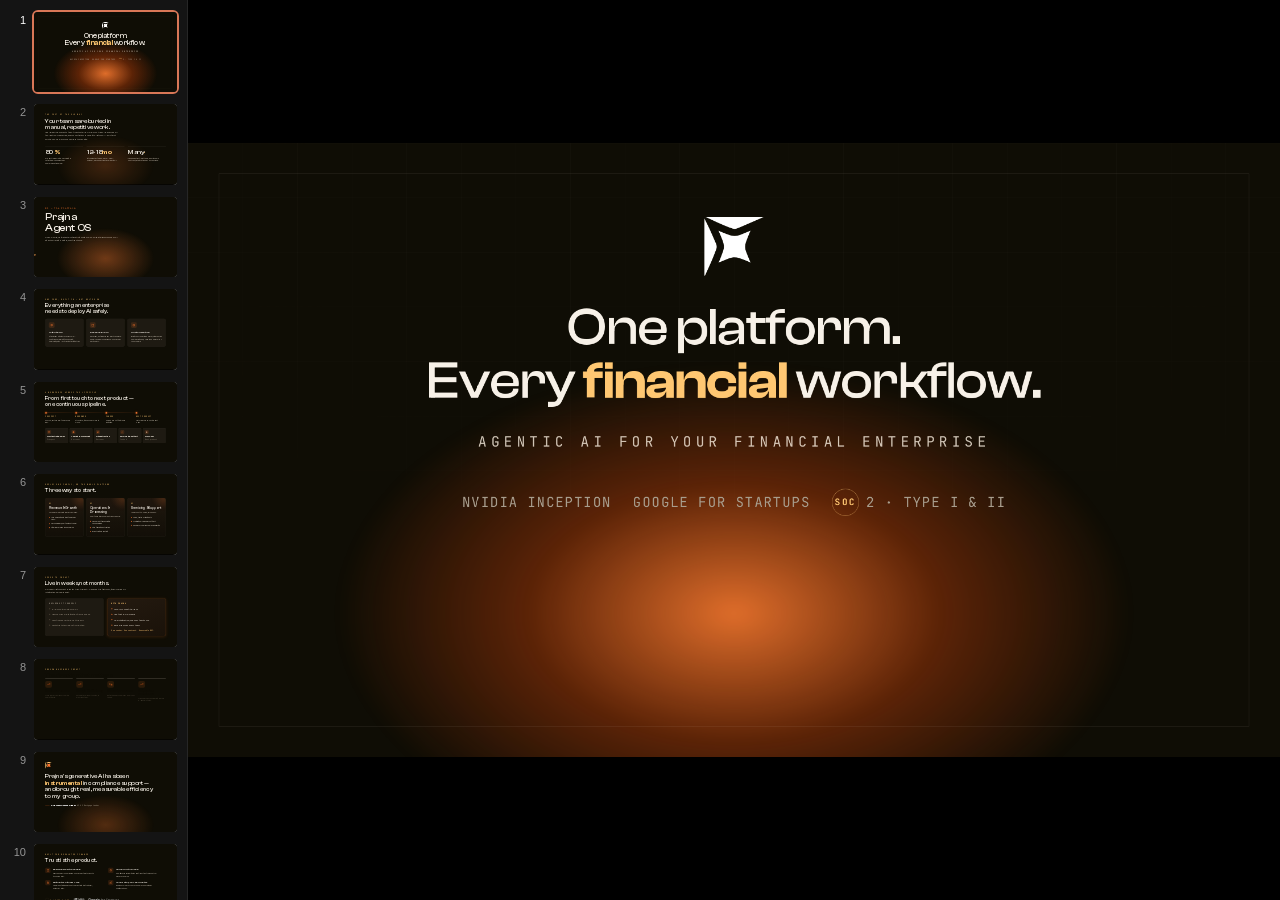
==== deck/index.html @ f5df03fa "index.html" ====
<!doctype html>
<html lang="en">
<head>
<meta charset="utf-8" />
<meta name="viewport" content="width=device-width, initial-scale=1.0" />
<title>Prajna — Sales Deck</title>
<link rel="stylesheet" href="colors_and_type.css" />
<style>
  deck-stage:not(:defined){visibility:hidden}
  html,body{margin:0;background:#000}
  section{width:1920px;height:1080px;overflow:hidden;font-family:var(--font-sans);color:#F7F1E8}

  /* ---- backgrounds & frame ---- */
  .obsidian-bg{background:var(--ink-900)}
  .paper-bg{background:var(--paper-50);color:var(--ink-900)}
  .dawn{position:absolute;left:50%;bottom:-46%;transform:translateX(-50%);width:2400px;height:1500px;pointer-events:none;
    background:radial-gradient(44% 44% at 50% 50%, rgba(246,120,47,.9) 0%, rgba(200,67,10,.42) 34%, rgba(200,67,10,0) 66%);filter:blur(10px)}
  .dawn.soft{background:radial-gradient(44% 44% at 50% 50%, rgba(246,120,47,.42) 0%, rgba(200,67,10,0) 62%)}
  .frame{position:absolute;inset:54px;border:1.5px solid rgba(255,246,232,.16);pointer-events:none}
  .gridbg{position:absolute;inset:0;pointer-events:none;opacity:.5;
    background-image:linear-gradient(rgba(255,246,232,.04) 1px,transparent 1px),linear-gradient(90deg,rgba(255,246,232,.04) 1px,transparent 1px);
    background-size:96px 96px;
    -webkit-mask-image:radial-gradient(120% 90% at 50% 0%,#000 30%,transparent 78%);mask-image:radial-gradient(120% 90% at 50% 0%,#000 30%,transparent 78%)}
  .pad{position:absolute;inset:0;padding:130px 150px;box-sizing:border-box;display:flex;flex-direction:column}
  .z{position:relative;z-index:3}

  /* ---- type primitives ---- */
  .eyebrow{font-family:var(--font-mono);font-size:24px;letter-spacing:.32em;text-transform:uppercase;color:var(--spark-amber)}
  .paper-bg .eyebrow{color:var(--accent-ink)}
  .serif{font-family:var(--font-display);font-weight:500;letter-spacing:-.02em;line-height:1.02}
  em{font-style:normal;font-weight:600;color:var(--spark-amber)}
  .paper-bg em{color:var(--accent-ink)}
  .mono{font-family:var(--font-mono);font-feature-settings:"tnum" 1}

  /* ---- 1 · title ---- */
  .s-title{align-items:center;justify-content:center;text-align:center}
  .s-title .logo{height:104px;margin-bottom:44px}
  .s-title h1{font-size:92px;margin:0;max-width:1320px}
  .s-title .tag{font-family:var(--font-mono);font-size:25px;letter-spacing:.3em;text-transform:uppercase;color:rgba(255,245,230,.8);margin-top:42px}
  .s-title .trust{display:flex;gap:38px;align-items:center;justify-content:center;margin-top:66px;font-family:var(--font-mono);
    font-size:24px;letter-spacing:.1em;text-transform:uppercase;color:var(--ink-300)}
  .s-title .trust span{display:flex;align-items:center;gap:12px}
  .s-title .trust b{width:46px;height:46px;border:1.5px solid rgba(250,198,115,.45);border-radius:50%;display:flex;align-items:center;justify-content:center;color:var(--spark-amber);font-size:16px}

  /* ---- section divider ---- */
  .s-sec{justify-content:center}
  .s-sec .idx{font-family:var(--font-mono);font-size:30px;letter-spacing:.2em;color:var(--spark-orange)}
  .s-sec h2{font-size:140px;margin:22px 0 0;max-width:1400px}
  .s-sec .sub{font-size:30px;color:var(--ink-200);margin-top:40px;max-width:980px;line-height:1.45}
  .s-sec .mk{position:absolute;right:150px;top:50%;transform:translateY(-50%);width:300px;opacity:.92;filter:drop-shadow(0 0 60px rgba(246,120,47,.5))}

  /* ---- generic content head ---- */
  .head .eyebrow{margin-bottom:22px}
  .head h2{font-size:74px;margin:0;max-width:1300px}
  .head h2.dark{color:var(--ink-900)}
  .head p.kick{font-size:30px;line-height:1.45;color:var(--ink-200);margin:28px 0 0;max-width:1100px}
  .paper-bg .head p.kick{color:var(--fg-2)}

  /* ---- 2 · problem ---- */
  .s-prob h2{font-size:78px;margin:0 0 16px;max-width:1300px}
  .s-prob .lead{font-size:30px;color:var(--ink-200);max-width:1040px;line-height:1.45;margin:0 0 76px}
  .s-prob .row{display:grid;grid-template-columns:repeat(3,1fr);gap:48px;margin-top:auto;margin-bottom:auto}
  .s-prob .cell{border-top:2px solid rgba(255,246,232,.16);padding-top:30px}
  .s-prob .cell .pic{font-family:var(--font-display);font-weight:500;font-size:86px;line-height:1;color:#FBF5EC;letter-spacing:-.02em}
  .s-prob .cell .pic em{color:var(--spark-amber)}
  .s-prob .cell .lab{font-size:26px;color:var(--ink-200);margin-top:22px;line-height:1.42;max-width:420px}

  /* ---- platform overview (capability grid) ---- */
  .s-cap .grid{display:grid;grid-template-columns:repeat(3,1fr);gap:34px;flex:1;margin-top:64px}
  .s-cap .card{background:var(--ink-800);border:1px solid rgba(255,246,232,.1);border-radius:24px;padding:48px;display:flex;flex-direction:column}
  .s-cap .card .ic{width:78px;height:78px;border-radius:20px;background:rgba(246,120,47,.14);display:flex;align-items:center;justify-content:center;margin-bottom:34px}
  .s-cap .card .ic img{width:40px;height:40px}
  .s-cap .card h3{font-family:var(--font-display);font-weight:500;font-size:36px;color:#FBF5EC;margin:0;letter-spacing:-.01em}
  .s-cap .card p{font-size:24px;line-height:1.45;color:var(--ink-200);margin:18px 0 0}

  /* ---- agent workforce (lifecycle pipeline) ---- */
  .s-life .phases{display:flex;align-items:center;gap:0;margin:70px 0 56px}
  .s-life .ph{flex:1;display:flex;flex-direction:column;gap:18px;position:relative}
  .s-life .ph .dot{width:22px;height:22px;border-radius:50%;background:var(--spark-orange);box-shadow:0 0 0 8px rgba(246,120,47,.16),0 0 30px rgba(246,120,47,.6);position:relative;z-index:2}
  .s-life .ph::after{content:"";position:absolute;top:10px;left:11px;width:100%;height:2px;background:linear-gradient(90deg,var(--spark-orange),rgba(246,120,47,.25));z-index:1}
  .s-life .ph:last-child::after{display:none}
  .s-life .ph .pname{font-family:var(--font-mono);font-size:25px;letter-spacing:.12em;text-transform:uppercase;color:var(--spark-amber)}
  .s-life .ph .pdesc{font-size:24px;color:var(--ink-200);line-height:1.4;max-width:340px}
  .s-life .agents{display:grid;grid-template-columns:repeat(5,1fr);gap:20px;margin-top:auto}
  .s-life .agent{background:var(--ink-800);border:1px solid rgba(255,246,232,.1);border-radius:18px;padding:26px 24px;display:flex;flex-direction:column;gap:16px}
  .s-life .agent .ai{width:54px;height:54px;border-radius:14px;background:rgba(246,120,47,.14);display:flex;align-items:center;justify-content:center}
  .s-life .agent .ai img{width:28px;height:28px}
  .s-life .agent h4{font-size:25px;font-weight:600;color:#F4ECE0;margin:0;line-height:1.15}
  .s-life .agent span{font-family:var(--font-mono);font-size:24px;color:var(--ink-400)}

  /* ---- three solution families ---- */
  .s-fam .cols{display:grid;grid-template-columns:repeat(3,1fr);gap:34px;flex:1;margin-top:64px}
  .s-fam .col{position:relative;background:linear-gradient(180deg,rgba(36,26,16,.8),rgba(20,16,9,.7));border:1px solid rgba(255,246,232,.1);border-radius:26px;padding:50px;display:flex;flex-direction:column;overflow:hidden}
  .s-fam .col .pglow{position:absolute;right:-30%;top:-30%;width:70%;height:60%;background:radial-gradient(circle,rgba(246,120,47,.2),transparent 65%);filter:blur(20px)}
  .s-fam .col .num{font-family:var(--font-mono);font-size:24px;letter-spacing:.16em;color:var(--spark-amber);position:relative;z-index:2}
  .s-fam .col h3{font-family:var(--font-display);font-weight:500;font-size:42px;color:#FBF5EC;margin:24px 0 0;letter-spacing:-.01em;position:relative;z-index:2}
  .s-fam .col .desc{font-size:24px;line-height:1.45;color:var(--ink-200);margin:18px 0 0;position:relative;z-index:2}
  .s-fam .col ul{list-style:none;margin:34px 0 0;padding:0;display:flex;flex-direction:column;gap:20px;position:relative;z-index:2}
  .s-fam .col li{font-size:24px;line-height:1.35;color:#E6DECF;display:flex;gap:16px;align-items:flex-start}
  .s-fam .col li .d{width:11px;height:11px;flex:none;margin-top:11px;transform:rotate(45deg);background:var(--spark-orange)}

  /* ---- comparison (speed) ---- */
  .s-cmp h2{font-size:72px;margin:0 0 18px}
  .s-cmp .lead{font-size:30px;color:var(--ink-200);max-width:1080px;line-height:1.4;margin:0 0 60px}
  .s-cmp .cols{display:grid;grid-template-columns:1fr 1fr;gap:50px;flex:1}
  .s-cmp .col{border-radius:24px;padding:54px;display:flex;flex-direction:column}
  .s-cmp .old{background:var(--ink-800);border:1px solid rgba(255,246,232,.1)}
  .s-cmp .new{background:linear-gradient(160deg,#241a10,#1a1209);border:1.5px solid rgba(246,120,47,.4);box-shadow:var(--glow-soft)}
  .s-cmp .col h3{font-family:var(--font-mono);font-size:24px;letter-spacing:.16em;text-transform:uppercase;margin:0 0 38px}
  .s-cmp .old h3{color:var(--ink-300)}.s-cmp .new h3{color:var(--spark-amber)}
  .s-cmp ul{list-style:none;margin:0;padding:0;display:flex;flex-direction:column;gap:30px}
  .s-cmp li{font-size:31px;line-height:1.4;color:#EDE6DA;display:flex;gap:18px;align-items:flex-start}
  .s-cmp .old li{color:var(--ink-300)}
  .s-cmp li .d{width:12px;height:12px;flex:none;margin-top:13px;transform:rotate(45deg)}
  .s-cmp .old li .d{background:var(--ink-500)}
  .s-cmp .new li .d{background:var(--spark-orange)}
  .s-cmp .ftag{font-family:var(--font-mono);font-size:24px;color:var(--spark-amber);margin-top:auto;padding-top:34px}

  /* ---- proof / directional impact (daylight) ---- */
  .s-stat .row{display:grid;grid-template-columns:repeat(4,1fr);gap:46px;margin-top:auto;margin-bottom:auto}
  .s-stat .cell{border-top:2px solid var(--paper-300);padding-top:34px;display:flex;flex-direction:column;gap:24px}
  .s-stat .arrow{width:92px;height:92px;border-radius:24px;display:flex;align-items:center;justify-content:center;background:rgba(246,120,47,.12)}
  .s-stat .arrow svg{width:50px;height:50px}
  .s-stat .arrow.up{color:var(--accent-ink)}.s-stat .arrow.down{color:var(--spark-orange)}
  .s-stat .lab{font-family:var(--font-display);font-weight:500;font-size:40px;color:var(--ink-900);letter-spacing:-.01em;line-height:1.05}
  .s-stat .sub{font-size:24px;color:var(--fg-2);line-height:1.4;margin-top:-8px}

  /* ---- quote ---- */
  .s-quote{justify-content:center}
  .s-quote .mk{width:96px;margin-bottom:50px}
  .s-quote blockquote{font-family:var(--font-display);font-weight:500;font-size:76px;line-height:1.2;margin:0;max-width:1500px;color:#FBF5EC}
  .s-quote .by{margin-top:64px;display:flex;align-items:center;gap:20px}
  .s-quote .by b{font-size:28px;font-weight:700;color:#fff}
  .s-quote .by span{font-family:var(--font-mono);font-size:24px;color:var(--ink-300)}
  .s-quote .by .bar{width:60px;height:2px;background:var(--spark-orange)}

  /* ---- trust / responsible AI ---- */
  .s-trust .grid{display:grid;grid-template-columns:repeat(2,1fr);gap:36px 70px;flex:1;margin-top:60px;align-content:center}
  .s-trust .item{display:flex;gap:28px;align-items:flex-start}
  .s-trust .item .ic{width:72px;height:72px;border-radius:18px;background:rgba(246,120,47,.13);display:flex;align-items:center;justify-content:center;flex:none}
  .s-trust .item .ic img{width:36px;height:36px}
  .s-trust .item h4{font-family:var(--font-display);font-weight:500;font-size:34px;color:#FBF5EC;margin:4px 0 0;letter-spacing:-.01em}
  .s-trust .item p{font-size:24px;line-height:1.42;color:var(--ink-200);margin:14px 0 0;max-width:560px}
  .s-trust .badges{display:flex;align-items:center;gap:50px;margin-top:70px;padding-top:44px;border-top:1px solid rgba(255,246,232,.12)}
  .s-trust .badges img{height:54px;opacity:.85;filter:saturate(0) brightness(0) invert(1)}
  .s-trust .badges .soc{font-family:var(--font-mono);font-size:25px;letter-spacing:.1em;text-transform:uppercase;color:var(--spark-amber);display:flex;align-items:center;gap:14px}
  .s-trust .badges .soc b{width:52px;height:52px;border:1.5px solid rgba(250,198,115,.45);border-radius:50%;display:flex;align-items:center;justify-content:center;color:var(--spark-amber);font-size:17px}

  /* ---- delivery model ---- */
  .s-deliver .cols{display:grid;grid-template-columns:repeat(3,1fr);gap:34px;flex:1;margin-top:64px}
  .s-deliver .col{background:var(--ink-800);border:1px solid rgba(255,246,232,.1);border-radius:24px;padding:50px;display:flex;flex-direction:column}
  .s-deliver .col.feat{border-color:rgba(246,120,47,.4);background:linear-gradient(160deg,#241a10,#1a1209);box-shadow:var(--glow-soft)}
  .s-deliver .col .k{font-family:var(--font-mono);font-size:24px;letter-spacing:.14em;text-transform:uppercase;color:var(--spark-amber)}
  .s-deliver .col h3{font-family:var(--font-display);font-weight:500;font-size:40px;color:#FBF5EC;margin:24px 0 0;letter-spacing:-.01em}
  .s-deliver .col p{font-size:25px;line-height:1.45;color:var(--ink-200);margin:20px 0 0}

  /* ---- closing ---- */
  .s-end{align-items:center;justify-content:center;text-align:center}
  .s-end h2{font-size:104px;margin:0;max-width:1440px}
  .s-end .logo{height:52px;margin-top:74px;opacity:.95}
  .s-end .cta{margin-top:50px;display:inline-flex;align-items:center;gap:16px;background:var(--spark-orange);color:#1A0E04;
    font-size:28px;font-weight:600;border-radius:999px;padding:24px 50px;box-shadow:var(--glow-soft)}
  .s-end .phone{font-family:var(--font-mono);font-size:24px;color:var(--spark-amber);margin-top:38px;letter-spacing:.06em}

  @media (prefers-reduced-motion:no-preference){
    [data-deck-active] .anim{animation:rise .7s var(--ease-out) both}
    [data-deck-active] .anim2{animation:rise .7s var(--ease-out) .12s both}
    [data-deck-active] .anim3{animation:rise .7s var(--ease-out) .24s both}
    [data-deck-active] .anim4{animation:rise .7s var(--ease-out) .36s both}
    [data-deck-active] .anim5{animation:rise .7s var(--ease-out) .48s both}
    @keyframes rise{from{opacity:0;transform:translateY(34px)}to{opacity:1;transform:none}}
  }
</style>
</head>
<body>
<deck-stage width="1920" height="1080">

  <template id="__bundler_thumbnail" data-bg-color="#0F0D05">
    <svg viewBox="0 0 1200 800" xmlns="http://www.w3.org/2000/svg">
      <rect width="1200" height="800" fill="#0F0D05"/>
      <circle cx="600" cy="640" r="320" fill="#F6782F" opacity="0.5"/>
      <text x="600" y="430" font-family="sans-serif" font-size="200" font-weight="700" fill="#FBF5EC" text-anchor="middle">p</text>
    </svg>
  </template>

  <!-- 1 · TITLE -->
  <section class="obsidian-bg" data-label="Title" data-screen-label="01">
    <div class="dawn"></div>
    <div class="frame"></div>
    <div class="gridbg"></div>
    <div class="pad s-title z">
      <img class="logo anim" src="assets/prajna-logo-light.svg" alt="Prajna" />
      <h1 class="serif anim2">One platform.<br />Every <em>financial</em> workflow.</h1>
      <div class="tag anim3">Agentic AI for your financial enterprise</div>
      <div class="trust anim3">
        <span>NVIDIA Inception</span>
        <span>Google for Startups</span>
        <span><b>SOC</b> 2 · Type I &amp; II</span>
      </div>
    </div>
  </section>

  <!-- 2 · THE PROBLEM -->
  <section class="obsidian-bg" data-label="The problem" data-screen-label="02">
    <div class="dawn soft" style="opacity:.5"></div>
    <div class="pad s-prob z">
      <div class="eyebrow anim" style="margin-bottom:24px">The cost of the old way</div>
      <h2 class="serif anim">Your teams are buried in<br />manual, repetitive work.</h2>
      <p class="lead anim2">Leads leak. Documents pile up. Pilots stall for 12–18 months and never reach production.
        Meanwhile, every competitor is racing to deploy AI — and point solutions only add more vendors to manage.</p>
      <div class="row">
        <div class="cell anim3"><div class="pic serif">80<em>%</em></div><div class="lab">of effort in lending &amp; servicing is repetitive document and communication work.</div></div>
        <div class="cell anim4"><div class="pic serif">12–18<em>mo</em></div><div class="lab">typical enterprise AI build — slow, custom, and uncertain to deliver ROI.</div></div>
        <div class="cell anim5"><div class="pic serif">Many<em>·</em></div><div class="lab">disconnected point tools, each its own contract, integration and risk surface.</div></div>
      </div>
    </div>
  </section>

  <!-- 3 · SECTION: THE PLATFORM -->
  <section class="obsidian-bg" data-label="Section · Platform" data-screen-label="03">
    <div class="dawn soft"></div>
    <div class="pad s-sec z">
      <div class="idx anim mono">01 — The Platform</div>
      <h2 class="serif anim2">Prajna<br />Agent OS</h2>
      <p class="sub anim3">One no-code, battle-tested operating system. A coordinated workforce of AI agents
        sharing a single, compliant core.</p>
    </div>
    <img class="mk anim2" src="assets/prajna-mark.svg" alt="" />
  </section>

  <!-- 4 · PLATFORM CAPABILITIES -->
  <section class="obsidian-bg" data-label="Platform capabilities" data-screen-label="04">
    <div class="pad s-cap z">
      <div class="head">
        <div class="eyebrow anim">One core, built in — not bolted on</div>
        <h2 class="serif anim">Everything an enterprise<br />needs to deploy AI safely.</h2>
      </div>
      <div class="grid">
        <div class="card anim2">
          <div class="ic"><img src="assets/icons/agent-user.svg" alt="" /></div>
          <h3>Agentic OS</h3>
          <p>Specialized agents for every role — compliance, lending, processing, servicing, sales — orchestrated together.</p>
        </div>
        <div class="card anim3">
          <div class="ic"><img src="assets/icons/system.svg" alt="" /></div>
          <h3>Responsible AI</h3>
          <p>Governed, explainable and field-traceable. Every decision is confidence-scored and audit-ready.</p>
        </div>
        <div class="card anim4">
          <div class="ic"><img src="assets/icons/cog.svg" alt="" /></div>
          <h3>Customization</h3>
          <p>Bring your foundation model, standardize on a leading one, or fine-tune a model for your domain.</p>
        </div>
      </div>
    </div>
  </section>

  <!-- 5 · AGENT WORKFORCE / LIFECYCLE -->
  <section class="obsidian-bg" data-label="The agent workforce" data-screen-label="05">
    <div class="pad s-life z">
      <div class="head">
        <div class="eyebrow anim">A workforce across the lifecycle</div>
        <h2 class="serif anim">From first touch to next product —<br />one continuous pipeline.</h2>
      </div>
      <div class="phases anim2">
        <div class="ph"><span class="dot"></span><div class="pname">Prospect</div><div class="pdesc">Source, nurture and qualify every lead.</div></div>
        <div class="ph"><span class="dot"></span><div class="pname">Borrower</div><div class="pdesc">Structure, process and clear to close.</div></div>
        <div class="ph"><span class="dot"></span><div class="pname">Funded</div><div class="pdesc">Service and support in any language.</div></div>
        <div class="ph"><span class="dot"></span><div class="pname">Next product</div><div class="pdesc">Match and cross-sell the next offer.</div></div>
      </div>
      <div class="agents">
        <div class="agent anim2"><div class="ai"><img src="assets/icons/agent-user.svg" alt="" /></div><h4>Prospecting &amp; Sales</h4><span>Prospect</span></div>
        <div class="agent anim3"><div class="ai"><img src="assets/icons/briefcase.svg" alt="" /></div><h4>Lending &amp; Processing</h4><span>Borrower</span></div>
        <div class="agent anim3"><div class="ai"><img src="assets/icons/node.svg" alt="" /></div><h4>Title Extraction</h4><span>Borrower</span></div>
        <div class="agent anim4"><div class="ai"><img src="assets/icons/message.svg" alt="" /></div><h4>Servicing &amp; Support</h4><span>Funded</span></div>
        <div class="agent anim5"><div class="ai"><img src="assets/icons/flash.svg" alt="" /></div><h4>Cross-Sell</h4><span>Next product</span></div>
      </div>
    </div>
  </section>

  <!-- 6 · THREE SOLUTION FAMILIES -->
  <section class="obsidian-bg" data-label="Solution families" data-screen-label="06">
    <div class="pad s-fam z">
      <div class="head">
        <div class="eyebrow anim">Deploy one family, or the whole platform</div>
        <h2 class="serif anim">Three ways to start.</h2>
      </div>
      <div class="cols">
        <div class="col anim2">
          <div class="pglow"></div>
          <div class="num">01</div>
          <h3>Revenue &amp; Growth</h3>
          <div class="desc">Turn more leads into funded business.</div>
          <ul>
            <li><span class="d"></span>LO &amp; sales agents that qualify and book</li>
            <li><span class="d"></span>Personalized, compliant outreach</li>
            <li><span class="d"></span>Pipeline defense &amp; conversion</li>
          </ul>
        </div>
        <div class="col anim3">
          <div class="pglow"></div>
          <div class="num">02</div>
          <h3>Operations &amp; Processing</h3>
          <div class="desc">Compress the document-heavy middle.</div>
          <ul>
            <li><span class="d"></span>Document processing &amp; reconciliation</li>
            <li><span class="d"></span>Title package extraction</li>
            <li><span class="d"></span>Inbox triage &amp; routing</li>
          </ul>
        </div>
        <div class="col anim4">
          <div class="pglow"></div>
          <div class="num">03</div>
          <h3>Servicing &amp; Support</h3>
          <div class="desc">Lower cost-to-serve, raise CSAT.</div>
          <ul>
            <li><span class="d"></span>Voice, text &amp; chat agents</li>
            <li><span class="d"></span>Multilingual borrower support</li>
            <li><span class="d"></span>Answers from your own knowledge</li>
          </ul>
        </div>
      </div>
    </div>
  </section>

  <!-- 7 · SPEED (comparison) -->
  <section class="obsidian-bg" data-label="Speed to impact" data-screen-label="07">
    <div class="pad s-cmp z">
      <div class="eyebrow anim" style="margin-bottom:22px">Speed to impact</div>
      <h2 class="serif anim">Live in weeks, not months.</h2>
      <p class="lead anim">And each deployment is faster than the last — because the platform, guard rails and integrations already exist.</p>
      <div class="cols">
        <div class="col old anim2">
          <h3>Building it yourself</h3>
          <ul>
            <li><span class="d"></span>12–18 month custom build</li>
            <li><span class="d"></span>New vendor &amp; integration per use case</li>
            <li><span class="d"></span>Compliance bolted on at the end</li>
            <li><span class="d"></span>Pilots that stall before production</li>
          </ul>
        </div>
        <div class="col new anim3">
          <h3>With Prajna</h3>
          <ul>
            <li><span class="d"></span>Proof of concept in days</li>
            <li><span class="d"></span>Live pilot in 2–6 weeks</li>
            <li><span class="d"></span>One integration, one compliant core</li>
            <li><span class="d"></span>Reused across every team</li>
          </ul>
          <div class="ftag mono">One vendor. One contract. Measurable ROI.</div>
        </div>
      </div>
    </div>
  </section>

  <!-- 8 · PROOF / IMPACT (daylight) -->
  <section class="obsidian-bg" data-label="Business impact" data-screen-label="08">
    <div class="pad s-stat z">
      <div class="head">
        <div class="eyebrow anim">Proven business impact</div>
        <h2 class="serif anim dark">The direction that matters.</h2>
      </div>
      <div class="row">
        <div class="cell anim2">
          <span class="arrow up"><svg viewBox="0 0 24 24" fill="none" stroke="currentColor" stroke-width="2.4" stroke-linecap="round" stroke-linejoin="round"><polyline points="22 7 13.5 15.5 8.5 10.5 2 17"/><polyline points="16 7 22 7 22 13"/></svg></span>
          <div class="lab">Business revenue</div>
          <div class="sub">More funded business from the same pipeline.</div>
        </div>
        <div class="cell anim3">
          <span class="arrow up"><svg viewBox="0 0 24 24" fill="none" stroke="currentColor" stroke-width="2.4" stroke-linecap="round" stroke-linejoin="round"><polyline points="22 7 13.5 15.5 8.5 10.5 2 17"/><polyline points="16 7 22 7 22 13"/></svg></span>
          <div class="lab">Margin &amp; efficiency</div>
          <div class="sub">Automated where it counts, at machine speed.</div>
        </div>
        <div class="cell anim4">
          <span class="arrow down"><svg viewBox="0 0 24 24" fill="none" stroke="currentColor" stroke-width="2.4" stroke-linecap="round" stroke-linejoin="round"><polyline points="22 17 13.5 8.5 8.5 13.5 2 7"/><polyline points="16 17 22 17 22 11"/></svg></span>
          <div class="lab">Manual processes</div>
          <div class="sub">Repetitive work removed from your teams.</div>
        </div>
        <div class="cell anim5">
          <span class="arrow up"><svg viewBox="0 0 24 24" fill="none" stroke="currentColor" stroke-width="2.4" stroke-linecap="round" stroke-linejoin="round"><polyline points="22 7 13.5 15.5 8.5 10.5 2 17"/><polyline points="16 7 22 7 22 13"/></svg></span>
          <div class="lab">Enterprise customers</div>
          <div class="sub">Thousands, across leading lenders &amp; financial clients.</div>
        </div>
      </div>
    </div>
  </section>

  <!-- 9 · QUOTE -->
  <section class="obsidian-bg" data-label="Quote" data-screen-label="09">
    <div class="dawn soft" style="bottom:-60%;opacity:.7"></div>
    <div class="pad s-quote z">
      <img class="mk anim" src="assets/prajna-mark.svg" alt="" />
      <blockquote class="anim2">Prajna's generative AI has been <em>instrumental</em> in compliance support — and brought real, measurable efficiency to my group.</blockquote>
      <div class="by anim3"><span class="bar"></span><b>Chief Compliance Officer</b><span>#2 US Mortgage Lender</span></div>
    </div>
  </section>

  <!-- 10 · TRUST / RESPONSIBLE AI -->
  <section class="obsidian-bg" data-label="Trust &amp; governance" data-screen-label="10">
    <div class="pad s-trust z">
      <div class="head">
        <div class="eyebrow anim">Built for regulated finance</div>
        <h2 class="serif anim">Trust is the product.</h2>
      </div>
      <div class="grid">
        <div class="item anim2"><div class="ic"><img src="assets/icons/system.svg" alt="" /></div><div><h4>Explainable &amp; traceable</h4><p>Every answer is confidence-scored and points back to its source field.</p></div></div>
        <div class="item anim3"><div class="ic"><img src="assets/icons/agent-user.svg" alt="" /></div><div><h4>Human-in-the-loop</h4><p>Configurable review gates keep your people in control of every decision.</p></div></div>
        <div class="item anim3"><div class="ic"><img src="assets/icons/cog.svg" alt="" /></div><div><h4>Regulatory guard rails</h4><p>Domain expertise and controls built into the platform, not added later.</p></div></div>
        <div class="item anim4"><div class="ic"><img src="assets/icons/node.svg" alt="" /></div><div><h4>Your data, your perimeter</h4><p>Run in our cloud or yours. You own your data and configurations.</p></div></div>
      </div>
      <div class="badges anim5">
        <span class="soc"><b>SOC</b> 2 · Type I &amp; II</span>
        <img src="assets/nvidia-inception.png" alt="NVIDIA Inception" />
        <img src="assets/google-startups.png" alt="Google for Startups" />
      </div>
    </div>
  </section>

  <!-- 11 · DELIVERY MODEL -->
  <section class="obsidian-bg" data-label="Delivery model" data-screen-label="11">
    <div class="pad s-deliver z">
      <div class="head">
        <div class="eyebrow anim">How you run it</div>
        <h2 class="serif anim">Your cloud or ours.<br />Your data, always.</h2>
      </div>
      <div class="cols">
        <div class="col feat anim2">
          <div class="k">Default</div>
          <h3>SaaS, hosted by Prajna</h3>
          <p>The fastest path to value — fully managed, continuously improved, SOC 2 certified.</p>
        </div>
        <div class="col anim3">
          <div class="k">Enterprise</div>
          <h3>Private cloud / hybrid</h3>
          <p>Run in your AWS, Azure or GCP with the Prajna backend via API. Your perimeter, your controls.</p>
        </div>
        <div class="col anim4">
          <div class="k">IP model</div>
          <h3>Clear ownership</h3>
          <p>Prajna owns the platform; you own your data and configurations. Customizations are licensed to you.</p>
        </div>
      </div>
    </div>
  </section>

  <!-- 12 · CLOSING -->
  <section class="obsidian-bg" data-label="Closing" data-screen-label="12">
    <div class="dawn"></div>
    <div class="frame"></div>
    <div class="gridbg"></div>
    <div class="pad s-end z">
      <h2 class="serif anim">Let's put an agent on<br />your <em>workflow</em>.</h2>
      <div class="cta anim2">Contact Sales
        <svg viewBox="0 0 24 24" width="26" height="26" fill="none" stroke="#1A0E04" stroke-width="2.2" stroke-linecap="round" stroke-linejoin="round"><path d="M5 12h14M13 6l6 6-6 6"/></svg>
      </div>
      <div class="phone anim3">sales@prajna.ai · +1 650-977-4136</div>
      <img class="logo anim3" src="assets/prajna-logo-light.svg" alt="Prajna" />
    </div>
  </section>

</deck-stage>
<script src="deck-stage.js"></script>
</body>
</html>
---- deck/colors_and_type.css ----
/* =============================================================================
   PRAJNA — Illuminated Intelligence
   colors_and_type.css  ·  Design-system foundation tokens
   -----------------------------------------------------------------------------
   Concept: insight emerging from complexity — light from darkness.
   A dual-mode system: OBSIDIAN (warm-black brand world) + DAYLIGHT (warm-paper
   product world), unified by the amber "spark" and warm neutrals.

   Fonts are loaded from Google Fonts (the source site shipped DM Sans + Urbanist;
   this system intentionally upgrades to an editorial pairing — see README).
   ========================================================================== */

@import url('https://fonts.googleapis.com/css2?family=JetBrains+Mono:wght@400;500;600&display=swap');

/* Brand type — self-hosted Clash family (user-uploaded). Display + text are
   the official Prajna faces; JetBrains Mono stays CDN-delivered. */
@font-face{font-family:'Clash Display';src:url('fonts/ClashDisplay-Variable.ttf') format('truetype-variations');font-weight:200 700;font-style:normal;font-display:swap}
@font-face{font-family:'Clash Grotesk';src:url('fonts/ClashGrotesk-Variable.ttf') format('truetype-variations');font-weight:200 700;font-style:normal;font-display:swap}

:root {
  /* ---------------------------------------------------------------------------
     1 · BRAND CORE — the spark
     The 4-point mark runs an orange→amber gradient (sampled from the logo).
     --------------------------------------------------------------------------- */
  --spark-ember:   #C8430A;   /* deepest — the coal */
  --spark-orange:  #FF782E;   /* PRIMARY — the flame (official brand orange) */
  --spark-amber:   #FFC772;   /* the glow (official brand gold) */
  --spark-gold:    #FFD79A;   /* the highlight */
  --spark-gradient: linear-gradient(135deg, #C8430A 0%, #FF782E 42%, #FFC772 100%);
  --spark-glow:    radial-gradient(60% 60% at 50% 100%, #FF782E 0%, #C8430A 38%, rgba(200,67,10,0) 72%);

  /* ---------------------------------------------------------------------------
     2 · INK — warm-black scale (the obsidian world)
     Hue-warm neutrals built off the brand black #0F0D05. Never pure gray.
     --------------------------------------------------------------------------- */
  --ink-1000: #07060A;   /* void */
  --ink-900:  #0F0D05;   /* BRAND BLACK — canvas */
  --ink-850:  #16130C;
  --ink-800:  #1E1A12;   /* raised surface on dark */
  --ink-700:  #2A251B;   /* card / hairline-up */
  --ink-600:  #3A3327;
  --ink-500:  #574E3E;
  --ink-400:  #7C7263;   /* muted text on dark */
  --ink-300:  #A89E8E;
  --ink-200:  #CFC6B8;

  /* ---------------------------------------------------------------------------
     3 · PAPER — warm-white scale (the daylight world)
     --------------------------------------------------------------------------- */
  --paper-0:   #FFFFFF;   /* pure card */
  --paper-50:  #FFF8F5;   /* CANVAS — warm white (brand customPink) */
  --paper-100: #FDF1E8;   /* sunk panel */
  --paper-200: #F7EDE4;   /* tint block */
  --paper-300: #ECE0D4;   /* hairline / border */
  --paper-400: #D8C9B9;

  /* ---------------------------------------------------------------------------
     4 · TRUST — restrained ink-blue (finance/info secondary, used sparingly)
     --------------------------------------------------------------------------- */
  --trust-700: #06375F;
  --trust-600: #085EA2;   /* brand customBlue */
  --trust-400: #4D9BD6;
  --trust-100: #E4F0FA;

  /* ---------------------------------------------------------------------------
     5 · SEMANTIC — warm-tuned status (never cold)
     --------------------------------------------------------------------------- */
  --ok-600:    #2E7D52;   --ok-400: #46B783;  --ok-50: #E7F4ED;
  --warn-600:  #B5710A;   --warn-400: #E5A23B; --warn-50: #FBF0DC;
  --danger-600:#C2391F;   --danger-400:#E4694F; --danger-50:#FBE9E4;
  --info-600:  var(--trust-600); --info-50: var(--trust-100);

  /* ---------------------------------------------------------------------------
     6 · SEMANTIC ROLES — light (daylight) mode defaults
     --------------------------------------------------------------------------- */
  --bg:          var(--paper-50);
  --bg-sunk:     var(--paper-100);
  --surface:     var(--paper-0);
  --surface-2:   var(--paper-100);
  --fg:          var(--ink-900);   /* primary text */
  --fg-2:        #4A4337;          /* secondary text */
  --fg-3:        #857B6C;          /* muted / captions */
  --border:      var(--paper-300);
  --border-soft: #F2E8DF;
  --accent:      var(--spark-orange);
  --accent-ink:  #B4501A;          /* accent text on paper (AA) */
  --on-accent:   #1A0E04;          /* text on amber fills */

  /* ---------------------------------------------------------------------------
     7 · TYPE — families & fluid scale
     Display = Clash Display (brand display face, headlines/hero/numerals).
     Sans    = Clash Grotesk (brand text face, UI/body/labels).
     Mono    = JetBrains Mono (figures, IDs, ISO codes, confidence scores).
     (weights 200–700 on both Clash variable faces; no true italic.)
     --------------------------------------------------------------------------- */
  --font-display: 'Clash Display', 'Hanken Grotesk', system-ui, sans-serif;
  --font-sans:    'Clash Grotesk', system-ui, -apple-system, sans-serif;
  --font-mono:    'JetBrains Mono', ui-monospace, 'SF Mono', monospace;

  --fs-display: clamp(48px, 6vw, 88px);
  --fs-h1:      clamp(38px, 4.4vw, 60px);
  --fs-h2:      clamp(30px, 3vw, 40px);
  --fs-h3:      24px;
  --fs-h4:      20px;
  --fs-lead:    clamp(18px, 1.4vw, 21px);
  --fs-body:    16px;
  --fs-sm:      14px;
  --fs-xs:      12px;
  --fs-micro:   11px;

  --lh-tight: 1.04;
  --lh-snug:  1.18;
  --lh-body:  1.6;

  --tracking-tight: -0.02em;
  --tracking-flat:  -0.01em;
  --tracking-wide:  0.08em;
  --tracking-caps:  0.14em;

  /* ---------------------------------------------------------------------------
     8 · SPACE — 4px base grid
     --------------------------------------------------------------------------- */
  --sp-1: 4px;  --sp-2: 8px;   --sp-3: 12px; --sp-4: 16px; --sp-5: 24px;
  --sp-6: 32px; --sp-7: 48px;  --sp-8: 64px; --sp-9: 96px; --sp-10: 128px;

  /* ---------------------------------------------------------------------------
     9 · RADIUS
     --------------------------------------------------------------------------- */
  --r-xs: 6px; --r-sm: 8px; --r-md: 12px; --r-lg: 20px; --r-xl: 28px; --r-pill: 999px;

  /* ---------------------------------------------------------------------------
     10 · ELEVATION — warm-tinted shadows (never neutral gray)
     --------------------------------------------------------------------------- */
  --shadow-sm:  0 1px 2px rgba(60, 34, 12, 0.06), 0 1px 3px rgba(60, 34, 12, 0.05);
  --shadow-md:  0 4px 12px rgba(60, 34, 12, 0.08), 0 2px 4px rgba(60, 34, 12, 0.05);
  --shadow-lg:  0 18px 40px rgba(45, 26, 10, 0.12), 0 4px 10px rgba(45, 26, 10, 0.06);
  --shadow-xl:  0 40px 80px rgba(30, 18, 8, 0.18);
  /* signature: ember focus glow */
  --glow-ember: 0 0 0 1px rgba(246,120,47,0.35), 0 8px 30px rgba(246,120,47,0.28);
  --glow-soft:  0 10px 50px rgba(246,120,47,0.18);
  /* on dark */
  --shadow-dark: 0 24px 60px rgba(0,0,0,0.55);

  /* ---------------------------------------------------------------------------
     11 · MOTION
     --------------------------------------------------------------------------- */
  --ease-out: cubic-bezier(0.22, 1, 0.36, 1);
  --ease-in-out: cubic-bezier(0.65, 0, 0.35, 1);
  --dur-fast: 160ms; --dur: 320ms; --dur-slow: 560ms;

  --maxw: 1200px;
}

/* =============================================================================
   OBSIDIAN MODE — opt in with [data-theme="dark"] or .obsidian
   Re-points the semantic roles onto the warm-black world.
   ========================================================================== */
[data-theme="dark"], .obsidian {
  --bg:          var(--ink-900);
  --bg-sunk:     var(--ink-1000);
  --surface:     var(--ink-800);
  --surface-2:   var(--ink-700);
  --fg:          #F7F1E8;
  --fg-2:        var(--ink-200);
  --fg-3:        var(--ink-400);
  --border:      rgba(255, 246, 232, 0.10);
  --border-soft: rgba(255, 246, 232, 0.06);
  --accent:      var(--spark-orange);
  --accent-ink:  var(--spark-amber);
  --on-accent:   #1A0E04;
}

/* =============================================================================
   SEMANTIC ELEMENT STYLES  (drop-in, opt-in via classes)
   ========================================================================== */
.ds-display { font-family: var(--font-display); font-weight: 400; font-size: var(--fs-display);
  line-height: var(--lh-tight); letter-spacing: var(--tracking-tight); color: var(--fg); }
.ds-display em { font-style: normal; font-weight: 600; color: var(--accent-ink); }

.ds-h1 { font-family: var(--font-display); font-weight: 500; font-size: var(--fs-h1);
  line-height: var(--lh-snug); letter-spacing: var(--tracking-tight); color: var(--fg); }
.ds-h2 { font-family: var(--font-display); font-weight: 500; font-size: var(--fs-h2);
  line-height: var(--lh-snug); letter-spacing: var(--tracking-flat); color: var(--fg); }
.ds-h3 { font-family: var(--font-sans); font-weight: 600; font-size: var(--fs-h3);
  line-height: 1.25; letter-spacing: var(--tracking-flat); color: var(--fg); }
.ds-h4 { font-family: var(--font-sans); font-weight: 600; font-size: var(--fs-h4);
  line-height: 1.3; color: var(--fg); }

.ds-lead { font-family: var(--font-sans); font-weight: 400; font-size: var(--fs-lead);
  line-height: 1.5; color: var(--fg-2); }
.ds-body { font-family: var(--font-sans); font-weight: 400; font-size: var(--fs-body);
  line-height: var(--lh-body); color: var(--fg-2); }
.ds-sm { font-family: var(--font-sans); font-weight: 400; font-size: var(--fs-sm);
  line-height: 1.5; color: var(--fg-3); }

/* eyebrow / kicker — the small caps label above headings */
.ds-eyebrow { font-family: var(--font-mono); font-weight: 500; font-size: var(--fs-xs);
  letter-spacing: var(--tracking-caps); text-transform: uppercase; color: var(--accent-ink); }

/* data / figures — monospace tabular */
.ds-mono { font-family: var(--font-mono); font-feature-settings: "tnum" 1; letter-spacing: 0; }

/* base resets a consumer can rely on */
.ds-root { font-family: var(--font-sans); color: var(--fg); background: var(--bg);
  -webkit-font-smoothing: antialiased; text-rendering: optimizeLegibility; }
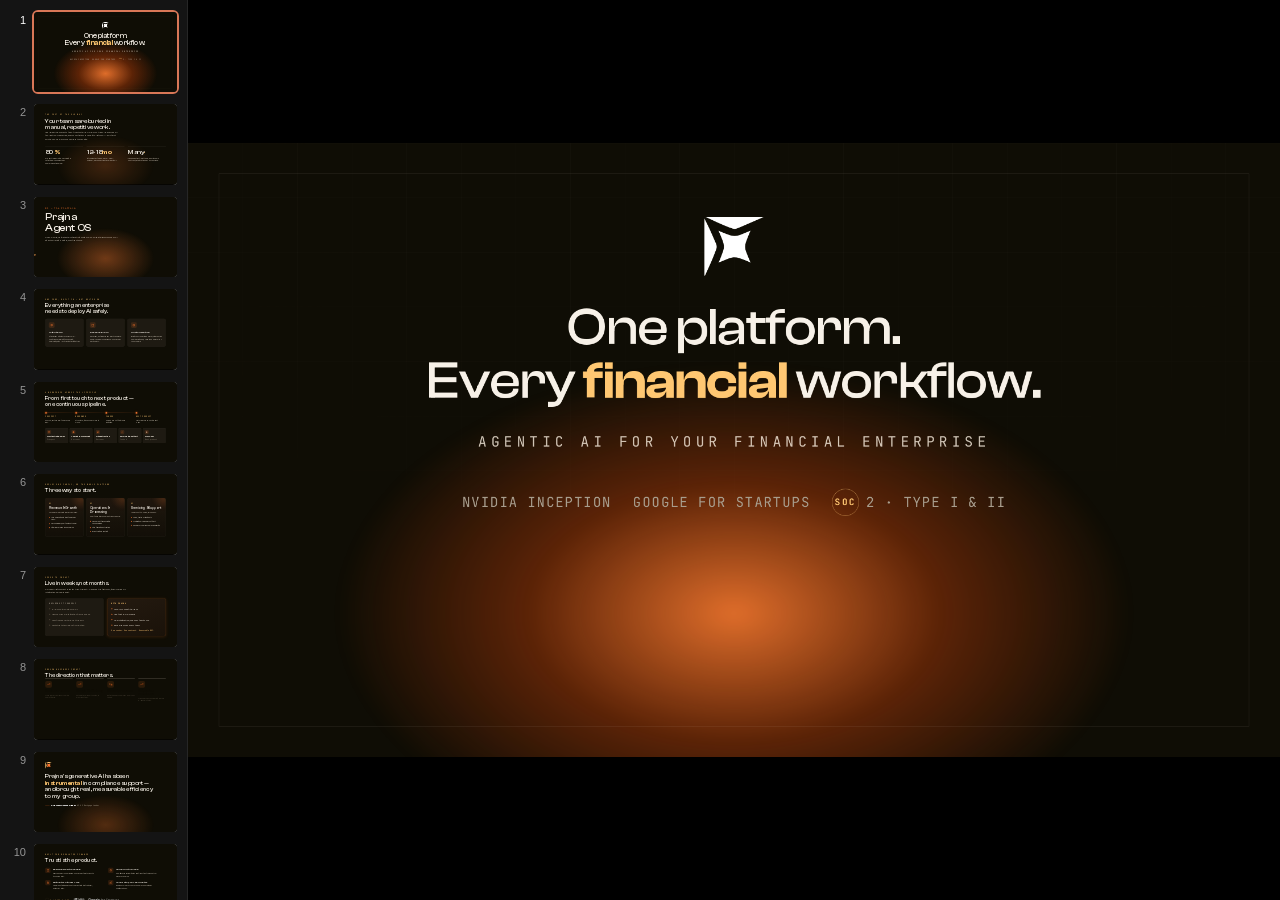
==== commit 760bb7fe: "Update index.html" ====
--- a/deck/index.html
+++ b/deck/index.html
@@ -358,7 +358,7 @@
     <div class="pad s-stat z">
       <div class="head">
         <div class="eyebrow anim">Proven business impact</div>
-        <h2 class="serif anim dark">The direction that matters.</h2>
+        <h2 class="serif anim">The direction that matters.</h2>
       </div>
       <div class="row">
         <div class="cell anim2">
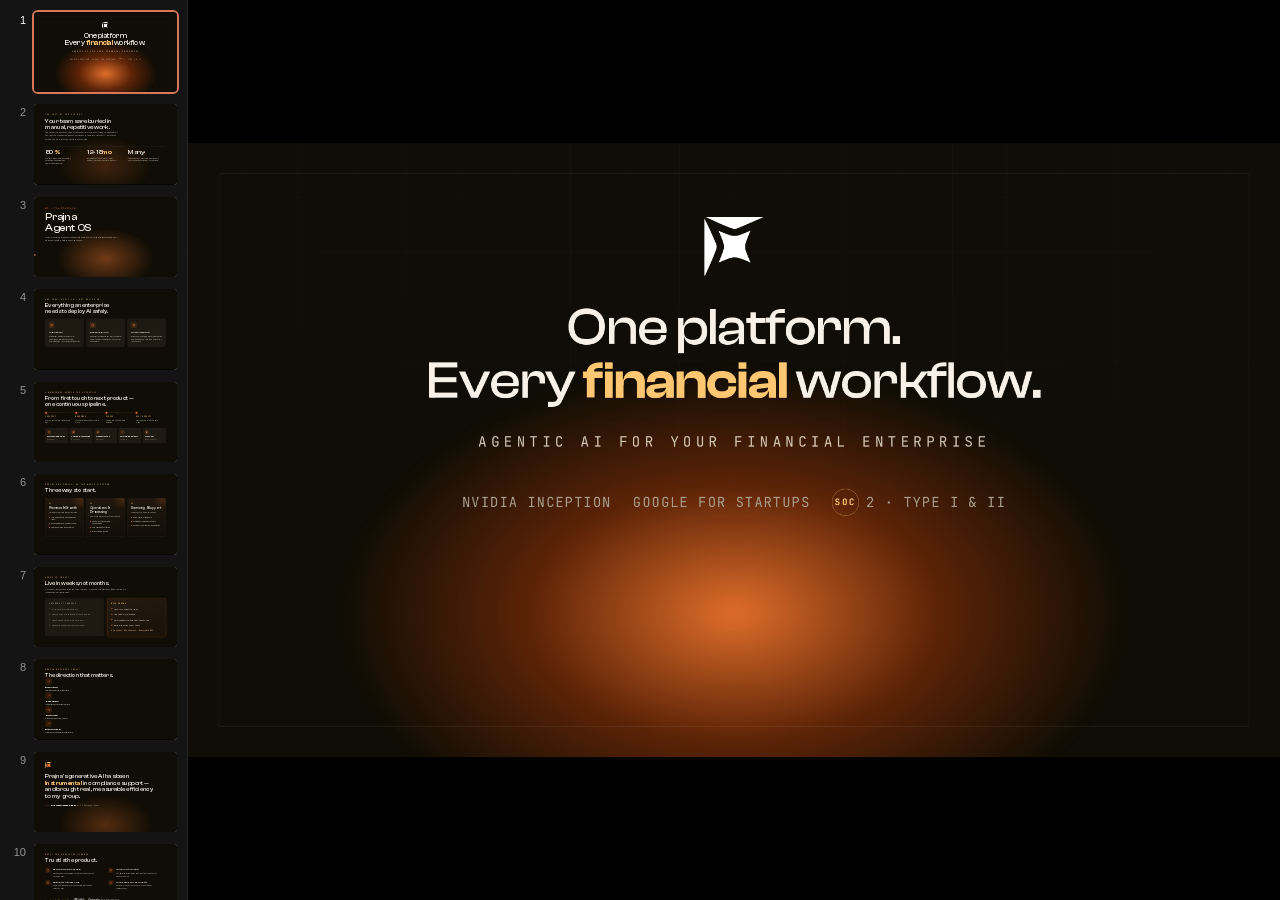
==== commit f0343e6b: "Update index.html" ====
--- a/deck/index.html
+++ b/deck/index.html
@@ -360,26 +360,26 @@
         <div class="eyebrow anim">Proven business impact</div>
         <h2 class="serif anim">The direction that matters.</h2>
       </div>
-      <div class="row">
-        <div class="cell anim2">
+      <div class="grid">
+        <div class="card anim2">
           <span class="arrow up"><svg viewBox="0 0 24 24" fill="none" stroke="currentColor" stroke-width="2.4" stroke-linecap="round" stroke-linejoin="round"><polyline points="22 7 13.5 15.5 8.5 10.5 2 17"/><polyline points="16 7 22 7 22 13"/></svg></span>
-          <div class="lab">Business revenue</div>
-          <div class="sub">More funded business from the same pipeline.</div>
-        </div>
-        <div class="cell anim3">
+          <h3>Business revenue</h3>
+          <p>More funded business from the same pipeline.</p>
+        </div>
+        <div class="card anim3">
           <span class="arrow up"><svg viewBox="0 0 24 24" fill="none" stroke="currentColor" stroke-width="2.4" stroke-linecap="round" stroke-linejoin="round"><polyline points="22 7 13.5 15.5 8.5 10.5 2 17"/><polyline points="16 7 22 7 22 13"/></svg></span>
-          <div class="lab">Margin &amp; efficiency</div>
-          <div class="sub">Automated where it counts, at machine speed.</div>
-        </div>
-        <div class="cell anim4">
+          <h3>Margin &amp; efficiency</h3>
+          <p>Automated where it counts, at machine speed.</p>
+        </div>
+        <div class="card anim4">
           <span class="arrow down"><svg viewBox="0 0 24 24" fill="none" stroke="currentColor" stroke-width="2.4" stroke-linecap="round" stroke-linejoin="round"><polyline points="22 17 13.5 8.5 8.5 13.5 2 7"/><polyline points="16 17 22 17 22 11"/></svg></span>
-          <div class="lab">Manual processes</div>
-          <div class="sub">Repetitive work removed from your teams.</div>
-        </div>
-        <div class="cell anim5">
+          <h3>Manual processes</h3>
+          <p>Repetitive work removed from your teams.</p>
+        </div>
+        <div class="card anim5">
           <span class="arrow up"><svg viewBox="0 0 24 24" fill="none" stroke="currentColor" stroke-width="2.4" stroke-linecap="round" stroke-linejoin="round"><polyline points="22 7 13.5 15.5 8.5 10.5 2 17"/><polyline points="16 7 22 7 22 13"/></svg></span>
-          <div class="lab">Enterprise customers</div>
-          <div class="sub">Thousands, across leading lenders &amp; financial clients.</div>
+          <h3>Enterprise customers</h3>
+          <p>Thousands, across leading lenders &amp; financial clients.</p>
         </div>
       </div>
     </div>
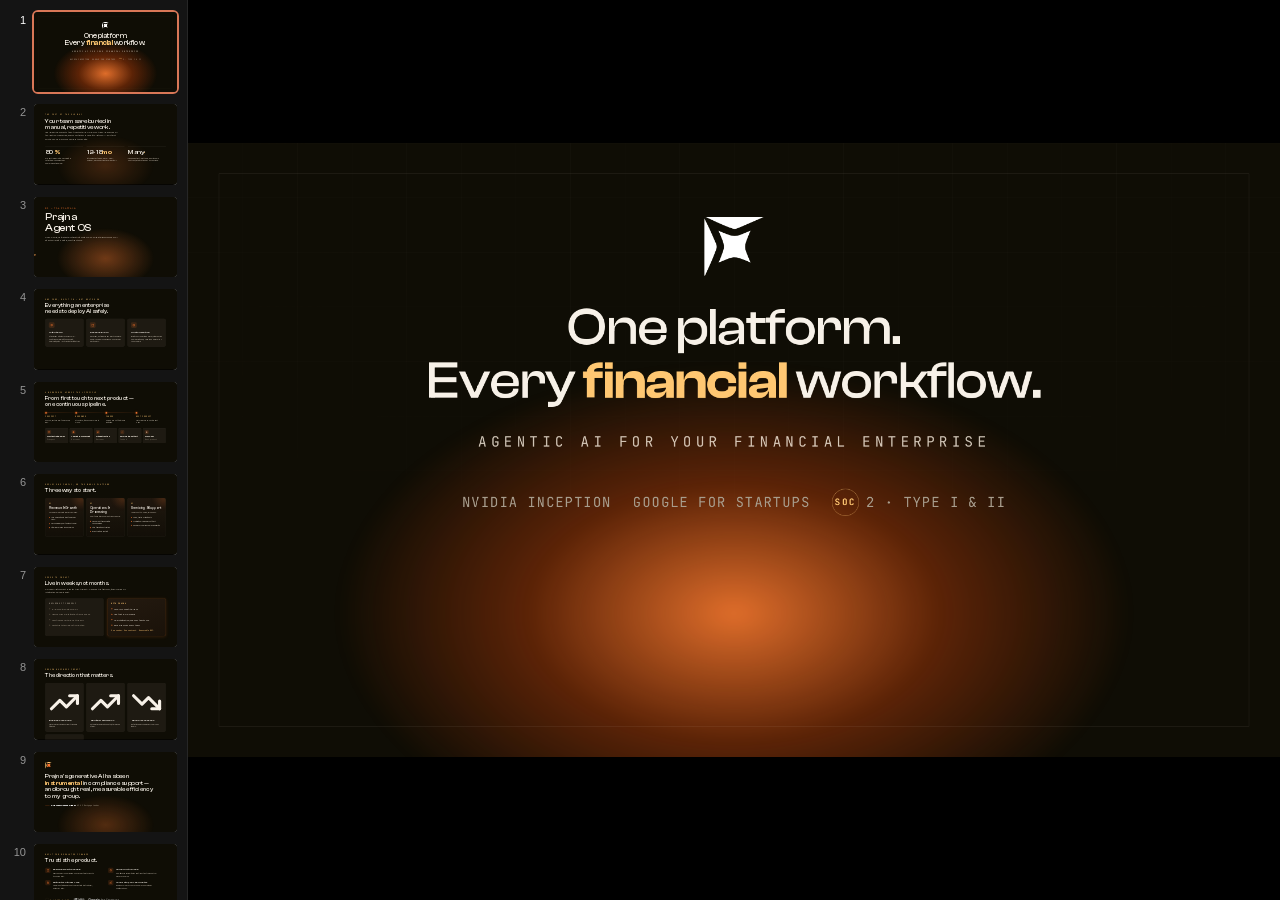
==== commit 3ac87337: "Update index.html" ====
--- a/deck/index.html
+++ b/deck/index.html
@@ -355,7 +355,7 @@
 
   <!-- 8 · PROOF / IMPACT (daylight) -->
   <section class="obsidian-bg" data-label="Business impact" data-screen-label="08">
-    <div class="pad s-stat z">
+    <div class="pad s-cap z">
       <div class="head">
         <div class="eyebrow anim">Proven business impact</div>
         <h2 class="serif anim">The direction that matters.</h2>
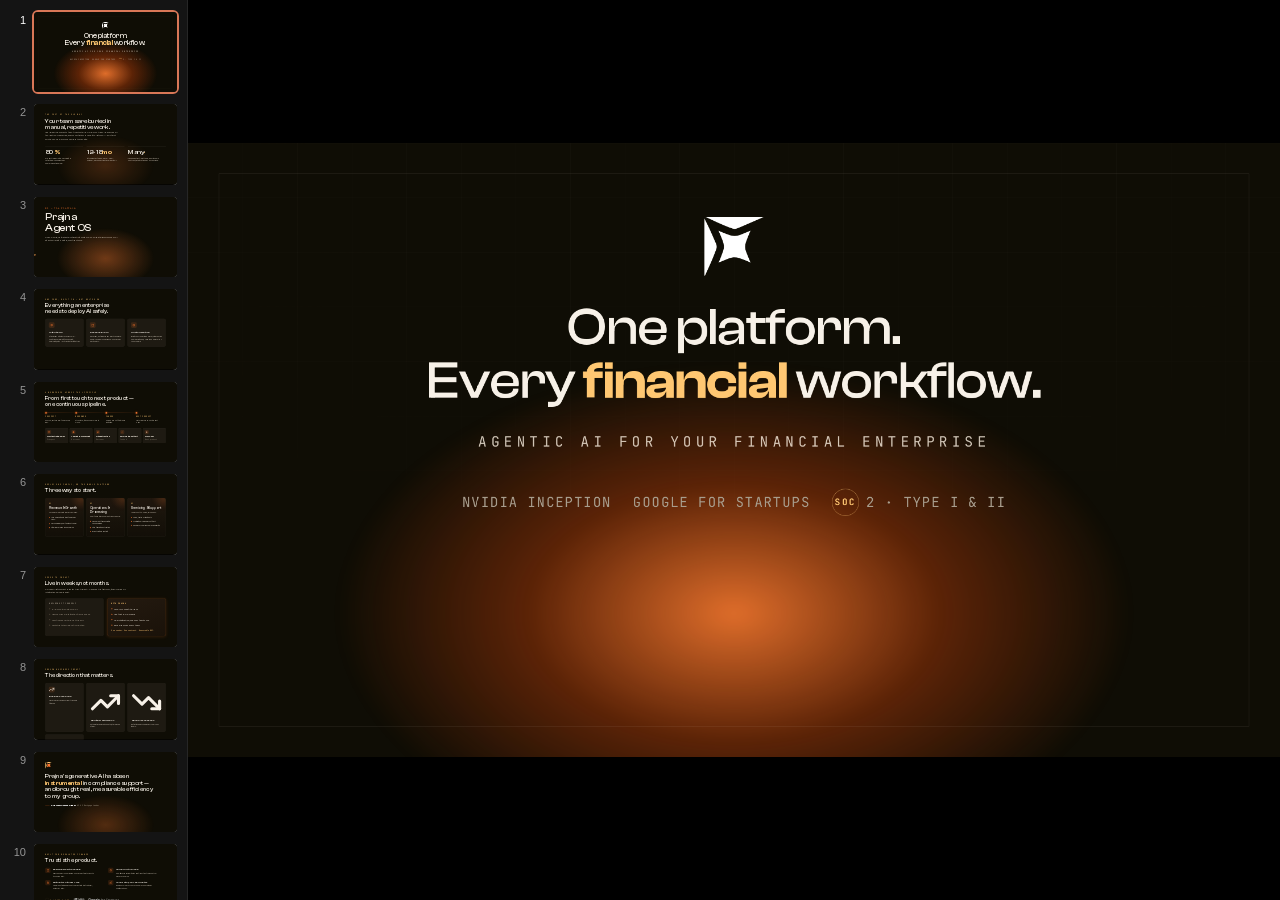
==== commit 32ca0ebf: "Update index.html" ====
--- a/deck/index.html
+++ b/deck/index.html
@@ -362,7 +362,7 @@
       </div>
       <div class="grid">
         <div class="card anim2">
-          <span class="arrow up"><svg viewBox="0 0 24 24" fill="none" stroke="currentColor" stroke-width="2.4" stroke-linecap="round" stroke-linejoin="round"><polyline points="22 7 13.5 15.5 8.5 10.5 2 17"/><polyline points="16 7 22 7 22 13"/></svg></span>
+          <div class="ic"><svg viewBox="0 0 24 24" fill="none" stroke="currentColor" stroke-width="2.4" stroke-linecap="round" stroke-linejoin="round"><polyline points="22 7 13.5 15.5 8.5 10.5 2 17"/><polyline points="16 7 22 7 22 13"/></svg></div>
           <h3>Business revenue</h3>
           <p>More funded business from the same pipeline.</p>
         </div>
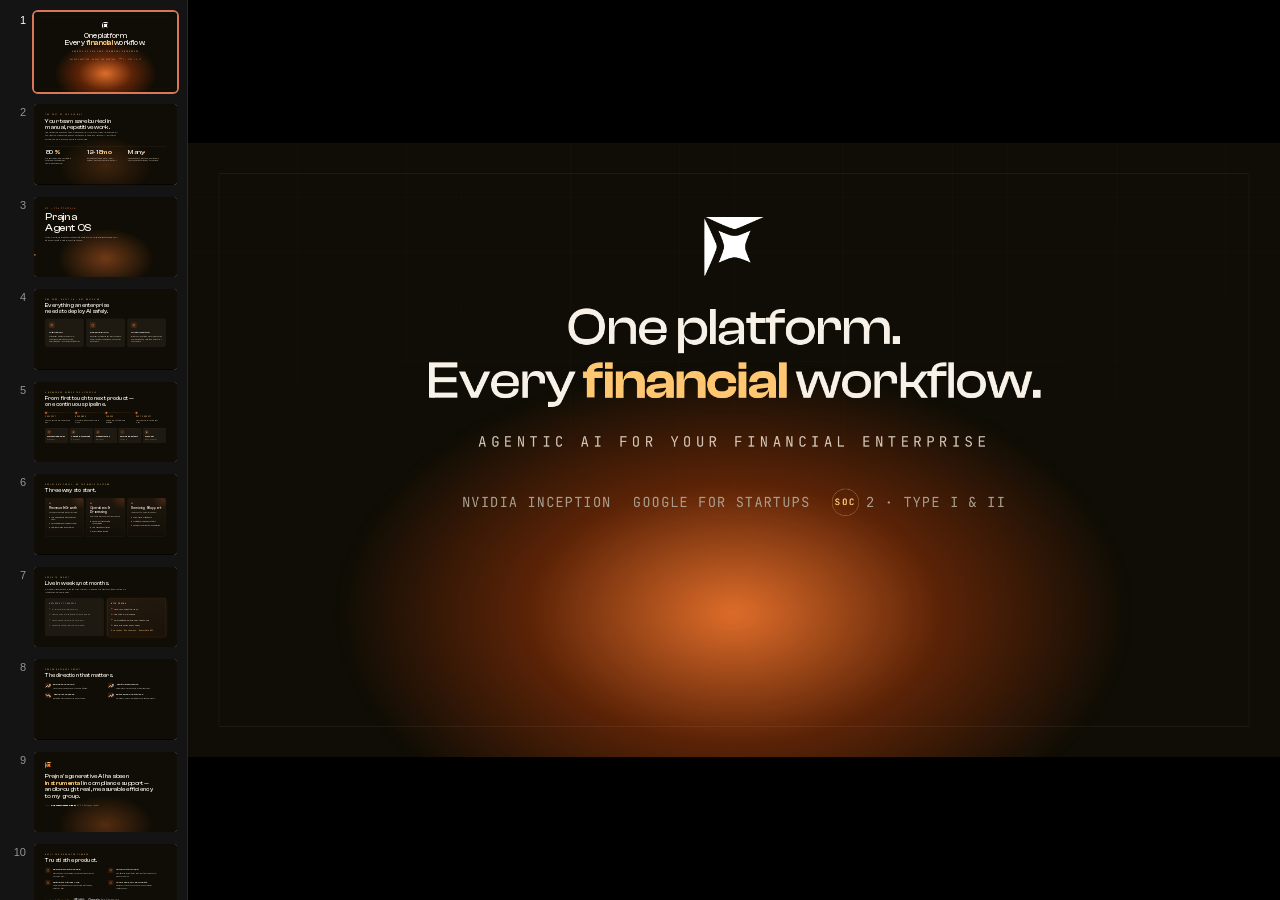
==== commit fe052ed6: "Update index.html" ====
--- a/deck/index.html
+++ b/deck/index.html
@@ -355,31 +355,39 @@
 
   <!-- 8 · PROOF / IMPACT (daylight) -->
   <section class="obsidian-bg" data-label="Business impact" data-screen-label="08">
-    <div class="pad s-cap z">
+    <div class="pad s-trust z">
       <div class="head">
         <div class="eyebrow anim">Proven business impact</div>
         <h2 class="serif anim">The direction that matters.</h2>
       </div>
       <div class="grid">
-        <div class="card anim2">
-          <div class="ic"><svg viewBox="0 0 24 24" fill="none" stroke="currentColor" stroke-width="2.4" stroke-linecap="round" stroke-linejoin="round"><polyline points="22 7 13.5 15.5 8.5 10.5 2 17"/><polyline points="16 7 22 7 22 13"/></svg></div>
-          <h3>Business revenue</h3>
-          <p>More funded business from the same pipeline.</p>
-        </div>
-        <div class="card anim3">
-          <span class="arrow up"><svg viewBox="0 0 24 24" fill="none" stroke="currentColor" stroke-width="2.4" stroke-linecap="round" stroke-linejoin="round"><polyline points="22 7 13.5 15.5 8.5 10.5 2 17"/><polyline points="16 7 22 7 22 13"/></svg></span>
-          <h3>Margin &amp; efficiency</h3>
-          <p>Automated where it counts, at machine speed.</p>
-        </div>
-        <div class="card anim4">
-          <span class="arrow down"><svg viewBox="0 0 24 24" fill="none" stroke="currentColor" stroke-width="2.4" stroke-linecap="round" stroke-linejoin="round"><polyline points="22 17 13.5 8.5 8.5 13.5 2 7"/><polyline points="16 17 22 17 22 11"/></svg></span>
-          <h3>Manual processes</h3>
-          <p>Repetitive work removed from your teams.</p>
-        </div>
-        <div class="card anim5">
-          <span class="arrow up"><svg viewBox="0 0 24 24" fill="none" stroke="currentColor" stroke-width="2.4" stroke-linecap="round" stroke-linejoin="round"><polyline points="22 7 13.5 15.5 8.5 10.5 2 17"/><polyline points="16 7 22 7 22 13"/></svg></span>
-          <h3>Enterprise customers</h3>
-          <p>Thousands, across leading lenders &amp; financial clients.</p>
+        <div class="item anim2">
+          <div class="ic"><svg viewBox="0 0 20 20" fill="#FF782E" stroke="currentColor" stroke-width="2.4" stroke-linecap="round" stroke-linejoin="round"><polyline points="22 7 13.5 15.5 8.5 10.5 2 17"/><polyline points="16 7 22 7 22 13"/></svg></div>
+          <div>
+            <h4>Business revenue</h4>
+            <p>More funded business from the same pipeline.</p>
+          </div>
+        </div>
+        <div class="item anim3">
+          <div class="ic"><svg viewBox="0 0 20 20" fill="#FF782E" stroke="currentColor" stroke-width="2.4" stroke-linecap="round" stroke-linejoin="round"><polyline points="22 7 13.5 15.5 8.5 10.5 2 17"/><polyline points="16 7 22 7 22 13"/></svg></div>
+          <div>
+            <h4>Margin &amp; efficiency</h4>
+            <p>Automated where it counts, at machine speed.</p>
+          </div>
+        </div>
+        <div class="item anim3">
+          <div class="ic"><svg viewBox="0 0 20 20" fill="#FF782E" stroke="currentColor" stroke-width="2.4" stroke-linecap="round" stroke-linejoin="round"><polyline points="22 17 13.5 8.5 8.5 13.5 2 7"/><polyline points="16 17 22 17 22 11"/></svg></div>
+          <div>
+            <h4>Manual processes</h4>
+            <p>Repetitive work removed from your teams.</p>
+          </div>
+        </div>
+        <div class="item anim4">
+          <div class="ic"><svg viewBox="0 0 20 20" fill="#FF782E" stroke="currentColor" stroke-width="2.4" stroke-linecap="round" stroke-linejoin="round"><polyline points="22 7 13.5 15.5 8.5 10.5 2 17"/><polyline points="16 7 22 7 22 13"/></svg></div>
+          <div>
+            <h4>Enterprise customers</h4>
+            <p>Thousands, across leading lenders &amp; financial clients.</p>
+          </div>
         </div>
       </div>
     </div>
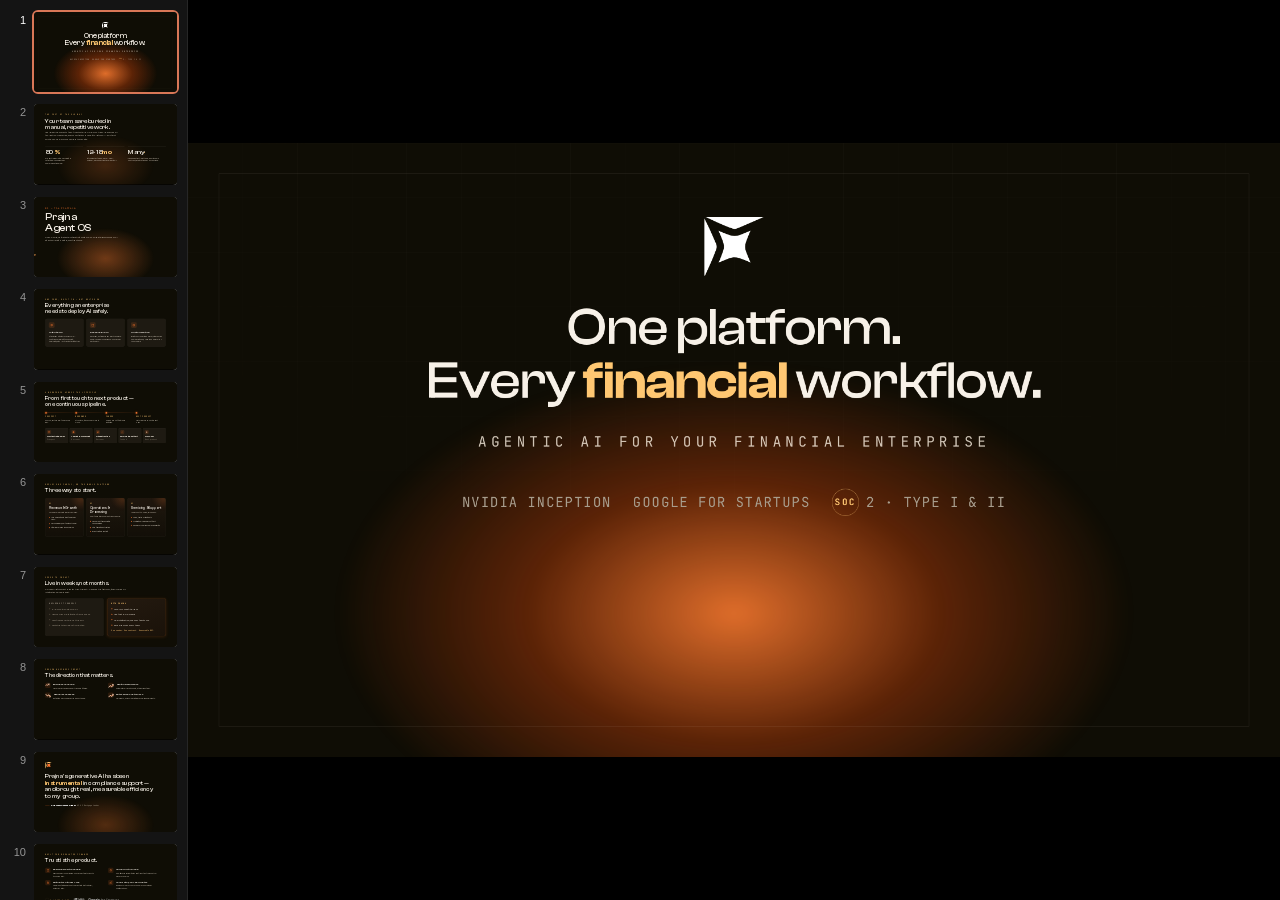
==== commit 5e722892: "Update index.html" ====
--- a/deck/index.html
+++ b/deck/index.html
@@ -362,7 +362,7 @@
       </div>
       <div class="grid">
         <div class="item anim2">
-          <div class="ic"><svg viewBox="0 0 20 20" fill="#FF782E" stroke="currentColor" stroke-width="2.4" stroke-linecap="round" stroke-linejoin="round"><polyline points="22 7 13.5 15.5 8.5 10.5 2 17"/><polyline points="16 7 22 7 22 13"/></svg></div>
+          <div class="ic"><svg viewBox="0 0 30 30" fill="none" stroke="currentColor" stroke-width="2.4" stroke-linecap="round" stroke-linejoin="round"><polyline points="22 7 13.5 15.5 8.5 10.5 2 17" fill="#FF782E"/><polyline points="16 7 22 7 22 13" fill="#FF782E"/></svg></div>
           <div>
             <h4>Business revenue</h4>
             <p>More funded business from the same pipeline.</p>
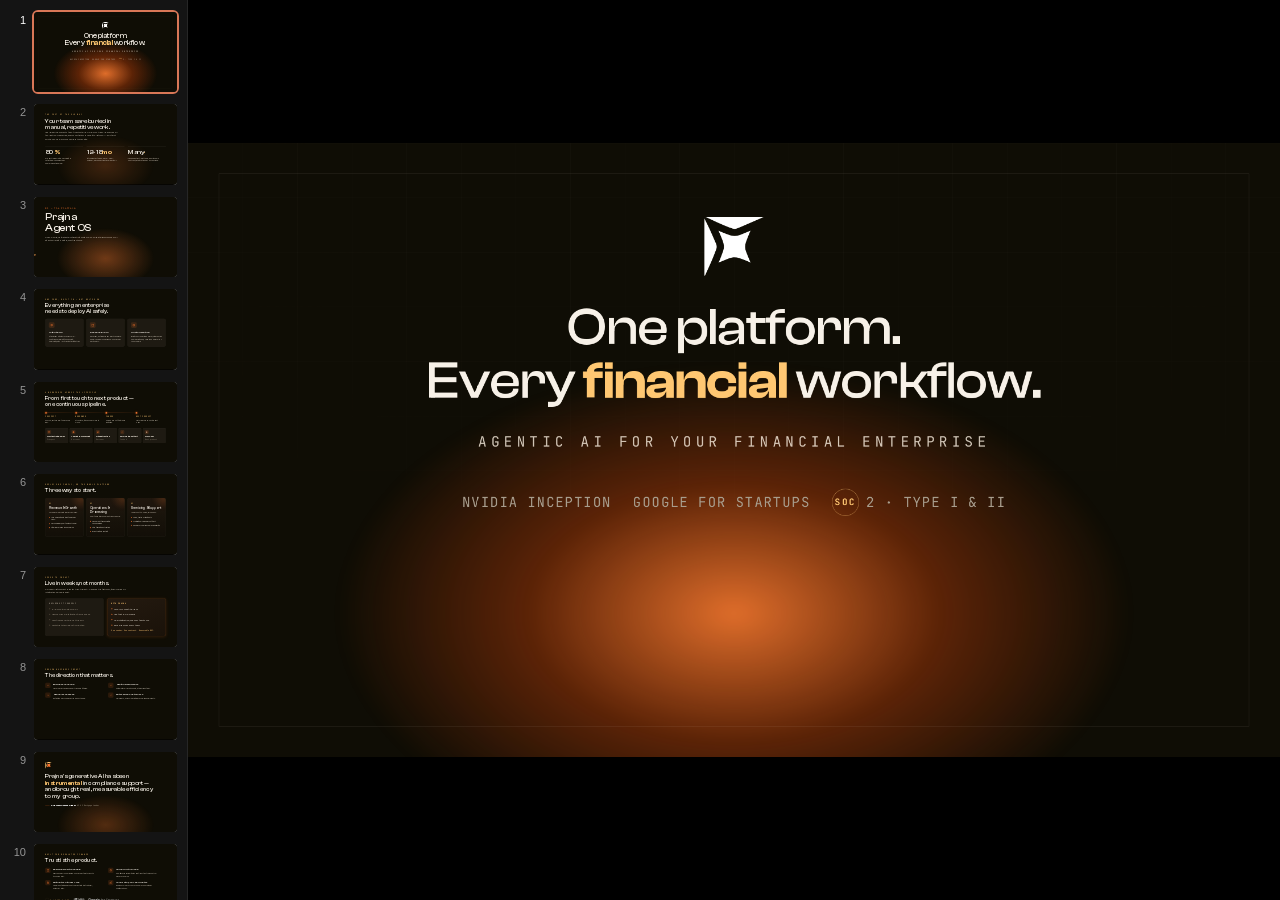
==== commit 08723213: "Update index.html" ====
--- a/deck/index.html
+++ b/deck/index.html
@@ -362,28 +362,28 @@
       </div>
       <div class="grid">
         <div class="item anim2">
-          <div class="ic"><svg viewBox="0 0 30 30" fill="none" stroke="currentColor" stroke-width="2.4" stroke-linecap="round" stroke-linejoin="round"><polyline points="22 7 13.5 15.5 8.5 10.5 2 17" fill="#FF782E"/><polyline points="16 7 22 7 22 13" fill="#FF782E"/></svg></div>
+          <div class="ic"><svg viewBox="0 0 24 24" width="24px" fill="none" stroke="#FF782E" stroke-width="2.4" stroke-linecap="round" stroke-linejoin="round"><polyline points="22 7 13.5 15.5 8.5 10.5 2 17"/><polyline points="16 7 22 7 22 13"/></svg></div>
           <div>
             <h4>Business revenue</h4>
             <p>More funded business from the same pipeline.</p>
           </div>
         </div>
         <div class="item anim3">
-          <div class="ic"><svg viewBox="0 0 20 20" fill="#FF782E" stroke="currentColor" stroke-width="2.4" stroke-linecap="round" stroke-linejoin="round"><polyline points="22 7 13.5 15.5 8.5 10.5 2 17"/><polyline points="16 7 22 7 22 13"/></svg></div>
+          <div class="ic"><svg viewBox="0 0 24 24" width="24px" fill="none" stroke="#FF782E" stroke-width="2.4" stroke-linecap="round" stroke-linejoin="round"><polyline points="22 7 13.5 15.5 8.5 10.5 2 17"/><polyline points="16 7 22 7 22 13"/></svg></div>
           <div>
             <h4>Margin &amp; efficiency</h4>
             <p>Automated where it counts, at machine speed.</p>
           </div>
         </div>
         <div class="item anim3">
-          <div class="ic"><svg viewBox="0 0 20 20" fill="#FF782E" stroke="currentColor" stroke-width="2.4" stroke-linecap="round" stroke-linejoin="round"><polyline points="22 17 13.5 8.5 8.5 13.5 2 7"/><polyline points="16 17 22 17 22 11"/></svg></div>
+          <div class="ic"><svg viewBox="0 0 24 24" width="24px" fill="none" stroke="#FF782E" stroke-width="2.4" stroke-linecap="round" stroke-linejoin="round"><polyline points="22 17 13.5 8.5 8.5 13.5 2 7"/><polyline points="16 17 22 17 22 11"/></svg></div>
           <div>
             <h4>Manual processes</h4>
             <p>Repetitive work removed from your teams.</p>
           </div>
         </div>
         <div class="item anim4">
-          <div class="ic"><svg viewBox="0 0 20 20" fill="#FF782E" stroke="currentColor" stroke-width="2.4" stroke-linecap="round" stroke-linejoin="round"><polyline points="22 7 13.5 15.5 8.5 10.5 2 17"/><polyline points="16 7 22 7 22 13"/></svg></div>
+          <div class="ic"><svg viewBox="0 0 24 24" width="24px"" fill="none" stroke="#FF782E" stroke-width="2.4" stroke-linecap="round" stroke-linejoin="round"><polyline points="22 7 13.5 15.5 8.5 10.5 2 17"/><polyline points="16 7 22 7 22 13"/></svg></div>
           <div>
             <h4>Enterprise customers</h4>
             <p>Thousands, across leading lenders &amp; financial clients.</p>
